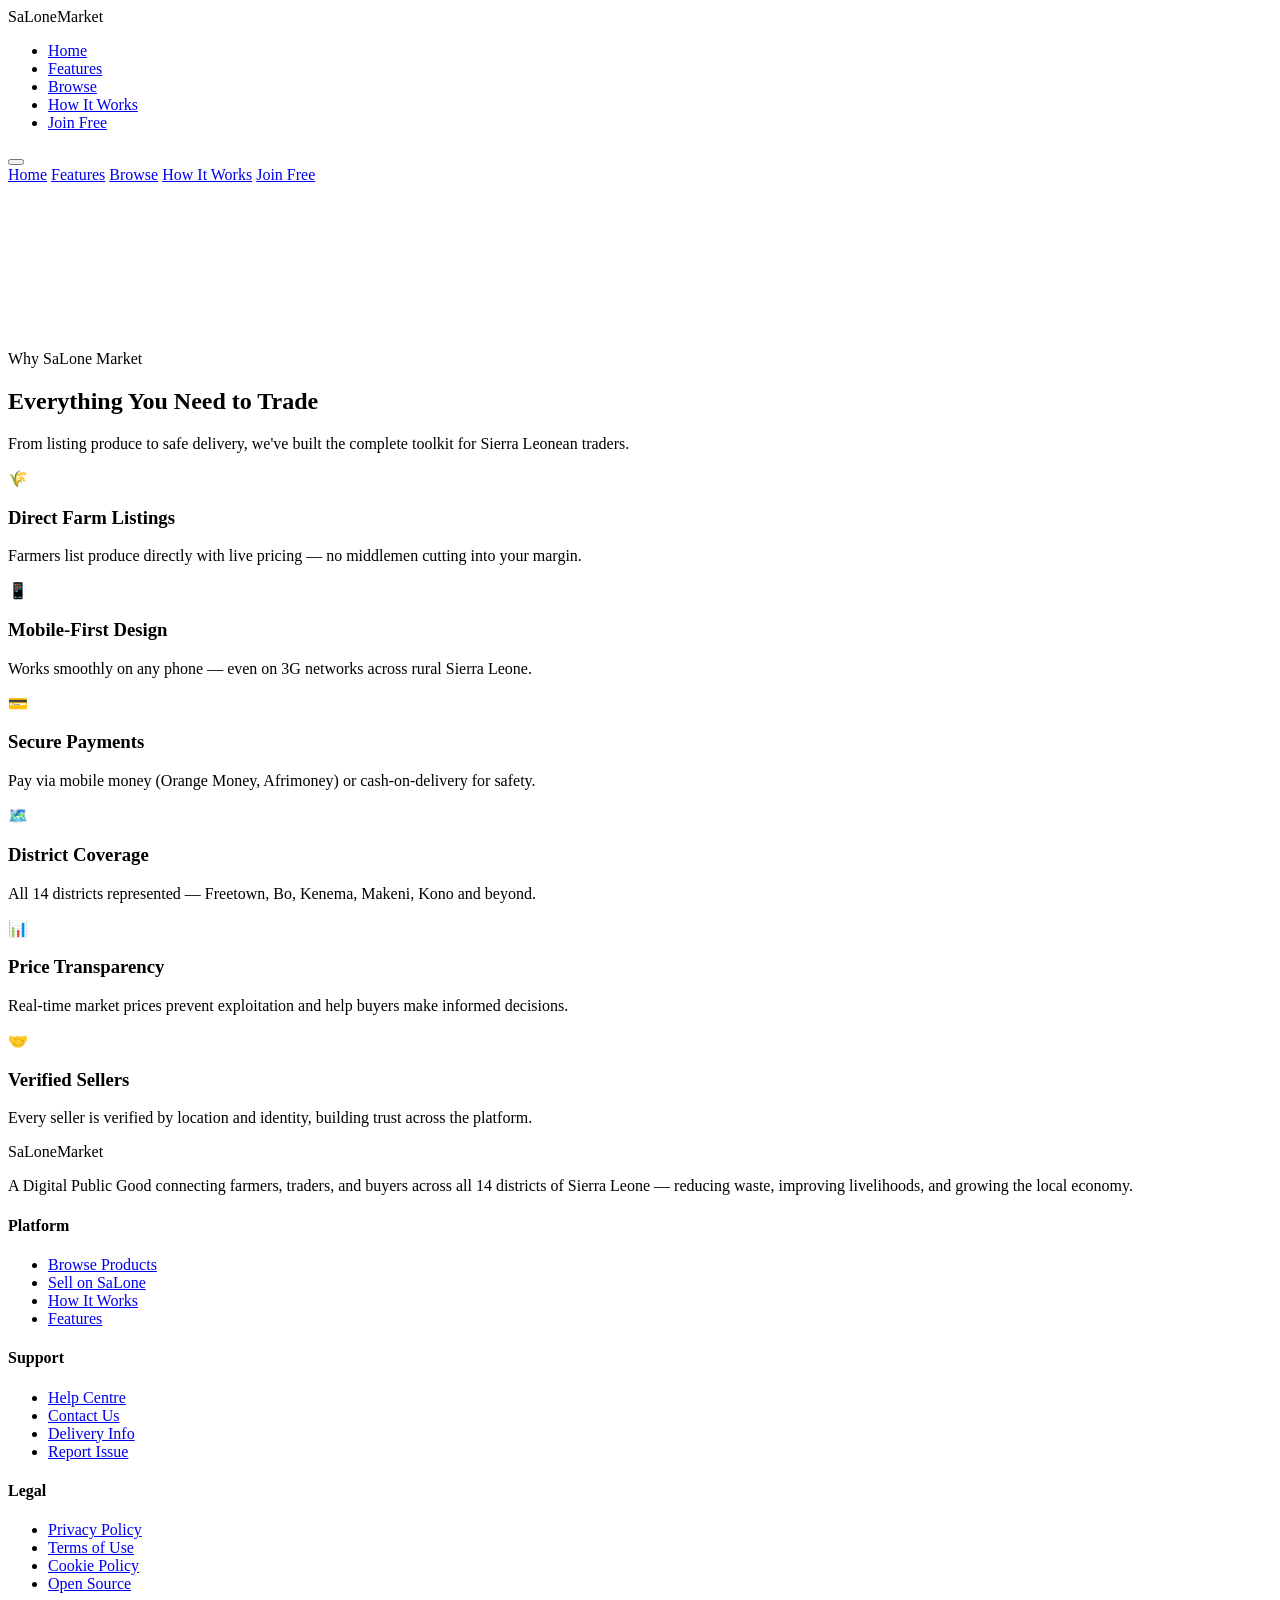
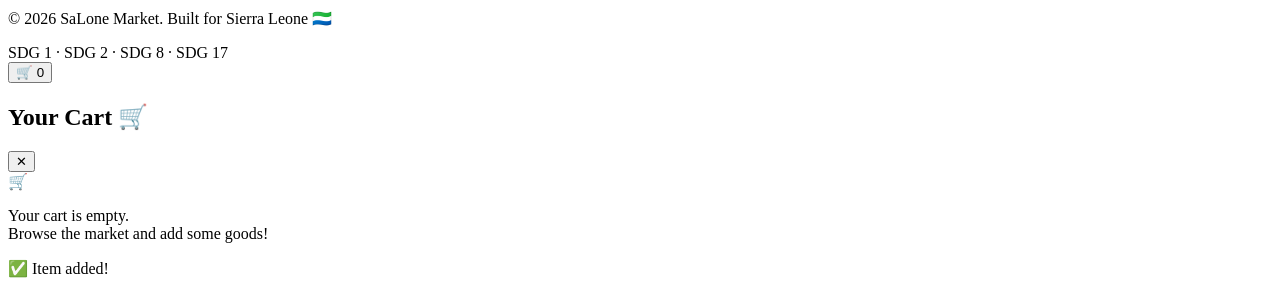
==== features.html @ e3537bf2 "html files and java" ====
<!DOCTYPE html>
<html lang="en">
<head>
  <meta charset="UTF-8" />
  <meta name="viewport" content="width=device-width, initial-scale=1.0"/>
  <title>SaLone Market — Features</title>
  <link href="https://fonts.googleapis.com/css2?family=Playfair+Display:wght@700;900&family=DM+Sans:wght@300;400;500;600&display=swap" rel="stylesheet"/>
  <link rel="stylesheet" href="css/style.css" />
</head>
<body>

  <!-- ===== NAVBAR ===== -->
  <nav>
    <div class="nav-logo">SaLone<span>Market</span></div>
    <ul class="nav-links">
      <li><a href="index.html">Home</a></li>
      <li><a href="features.html" class="active">Features</a></li>
      <li><a href="browse.html">Browse</a></li>
      <li><a href="how-it-works.html">How It Works</a></li>
      <li><a href="register.html" class="nav-cta">Join Free</a></li>
    </ul>
    <button class="hamburger" id="hamburger" aria-label="Open menu">
      <span></span><span></span><span></span>
    </button>
  </nav>
  <div class="mobile-menu" id="mobileMenu">
    <a href="index.html" onclick="closeMobile()">Home</a>
    <a href="features.html" onclick="closeMobile()">Features</a>
    <a href="browse.html" onclick="closeMobile()">Browse</a>
    <a href="how-it-works.html" onclick="closeMobile()">How It Works</a>
    <a href="register.html" onclick="closeMobile()">Join Free</a>
  </div>

  <!-- ===== FEATURES ===== -->
  <section id="features" style="padding-top: 150px;">
    <div class="reveal">
      <p class="section-label">Why SaLone Market</p>
      <h2 class="section-title">Everything You Need to Trade</h2>
      <p class="section-sub">From listing produce to safe delivery, we've built the complete toolkit for Sierra Leonean traders.</p>
    </div>
    <div class="features-grid">
      <div class="feature-card reveal">
        <div class="feature-icon">🌾</div>
        <h3>Direct Farm Listings</h3>
        <p>Farmers list produce directly with live pricing — no middlemen cutting into your margin.</p>
      </div>
      <div class="feature-card reveal">
        <div class="feature-icon">📱</div>
        <h3>Mobile-First Design</h3>
        <p>Works smoothly on any phone — even on 3G networks across rural Sierra Leone.</p>
      </div>
      <div class="feature-card reveal">
        <div class="feature-icon">💳</div>
        <h3>Secure Payments</h3>
        <p>Pay via mobile money (Orange Money, Afrimoney) or cash-on-delivery for safety.</p>
      </div>
      <div class="feature-card reveal">
        <div class="feature-icon">🗺️</div>
        <h3>District Coverage</h3>
        <p>All 14 districts represented — Freetown, Bo, Kenema, Makeni, Kono and beyond.</p>
      </div>
      <div class="feature-card reveal">
        <div class="feature-icon">📊</div>
        <h3>Price Transparency</h3>
        <p>Real-time market prices prevent exploitation and help buyers make informed decisions.</p>
      </div>
      <div class="feature-card reveal">
        <div class="feature-icon">🤝</div>
        <h3>Verified Sellers</h3>
        <p>Every seller is verified by location and identity, building trust across the platform.</p>
      </div>
    </div>
  </section>

  <!-- ===== FOOTER ===== -->
  <footer>
    <div class="footer-grid">
      <div class="footer-brand">
        <div class="nav-logo">SaLone<span>Market</span></div>
        <p>A Digital Public Good connecting farmers, traders, and buyers across all 14 districts of Sierra Leone — reducing waste, improving livelihoods, and growing the local economy.</p>
      </div>
      <div class="footer-col">
        <h4>Platform</h4>
        <ul>
          <li><a href="browse.html">Browse Products</a></li>
          <li><a href="register.html">Sell on SaLone</a></li>
          <li><a href="how-it-works.html">How It Works</a></li>
          <li><a href="features.html">Features</a></li>
        </ul>
      </div>
      <div class="footer-col">
        <h4>Support</h4>
        <ul>
          <li><a href="#">Help Centre</a></li>
          <li><a href="#">Contact Us</a></li>
          <li><a href="#">Delivery Info</a></li>
          <li><a href="#">Report Issue</a></li>
        </ul>
      </div>
      <div class="footer-col">
        <h4>Legal</h4>
        <ul>
          <li><a href="#">Privacy Policy</a></li>
          <li><a href="#">Terms of Use</a></li>
          <li><a href="#">Cookie Policy</a></li>
          <li><a href="#">Open Source</a></li>
        </ul>
      </div>
    </div>
    <div class="footer-bottom">
      <p>© 2026 SaLone Market. Built for Sierra Leone 🇸🇱</p>
      <span class="sdg-badge">SDG 1 · SDG 2 · SDG 8 · SDG 17</span>
    </div>
  </footer>

  <!-- ===== CART FLOAT BUTTON ===== -->
  <button class="cart-float" onclick="toggleCart()" aria-label="Open cart">
    🛒
    <span class="cart-count" id="cartCount">0</span>
  </button>

  <!-- ===== CART SIDEBAR ===== -->
  <div class="cart-overlay" id="cartOverlay" onclick="toggleCart()"></div>
  <div class="cart-sidebar" id="cartSidebar">
    <div class="cart-header">
      <h2>Your Cart 🛒</h2>
      <button class="cart-close" onclick="toggleCart()">✕</button>
    </div>
    <div class="cart-items" id="cartItems">
      <div class="cart-empty">
        <div class="cart-empty-icon">🛒</div>
        <p>Your cart is empty.<br>Browse the market and add some goods!</p>
      </div>
    </div>
    <div class="cart-footer" id="cartFooter" style="display:none">
      <div class="cart-total">
        <span>Total</span>
        <span class="cart-total-price" id="cartTotal">NLe 0.00</span>
      </div>
      <button class="checkout-btn" onclick="checkout()">Proceed to Checkout →</button>
    </div>
  </div>

  <!-- ===== TOAST ===== -->
  <div class="toast" id="toast">
    <span class="toast-icon">✅</span>
    <span id="toastMsg">Item added!</span>
  </div>

  <script src="js/script.js"></script>
</body>
</html>
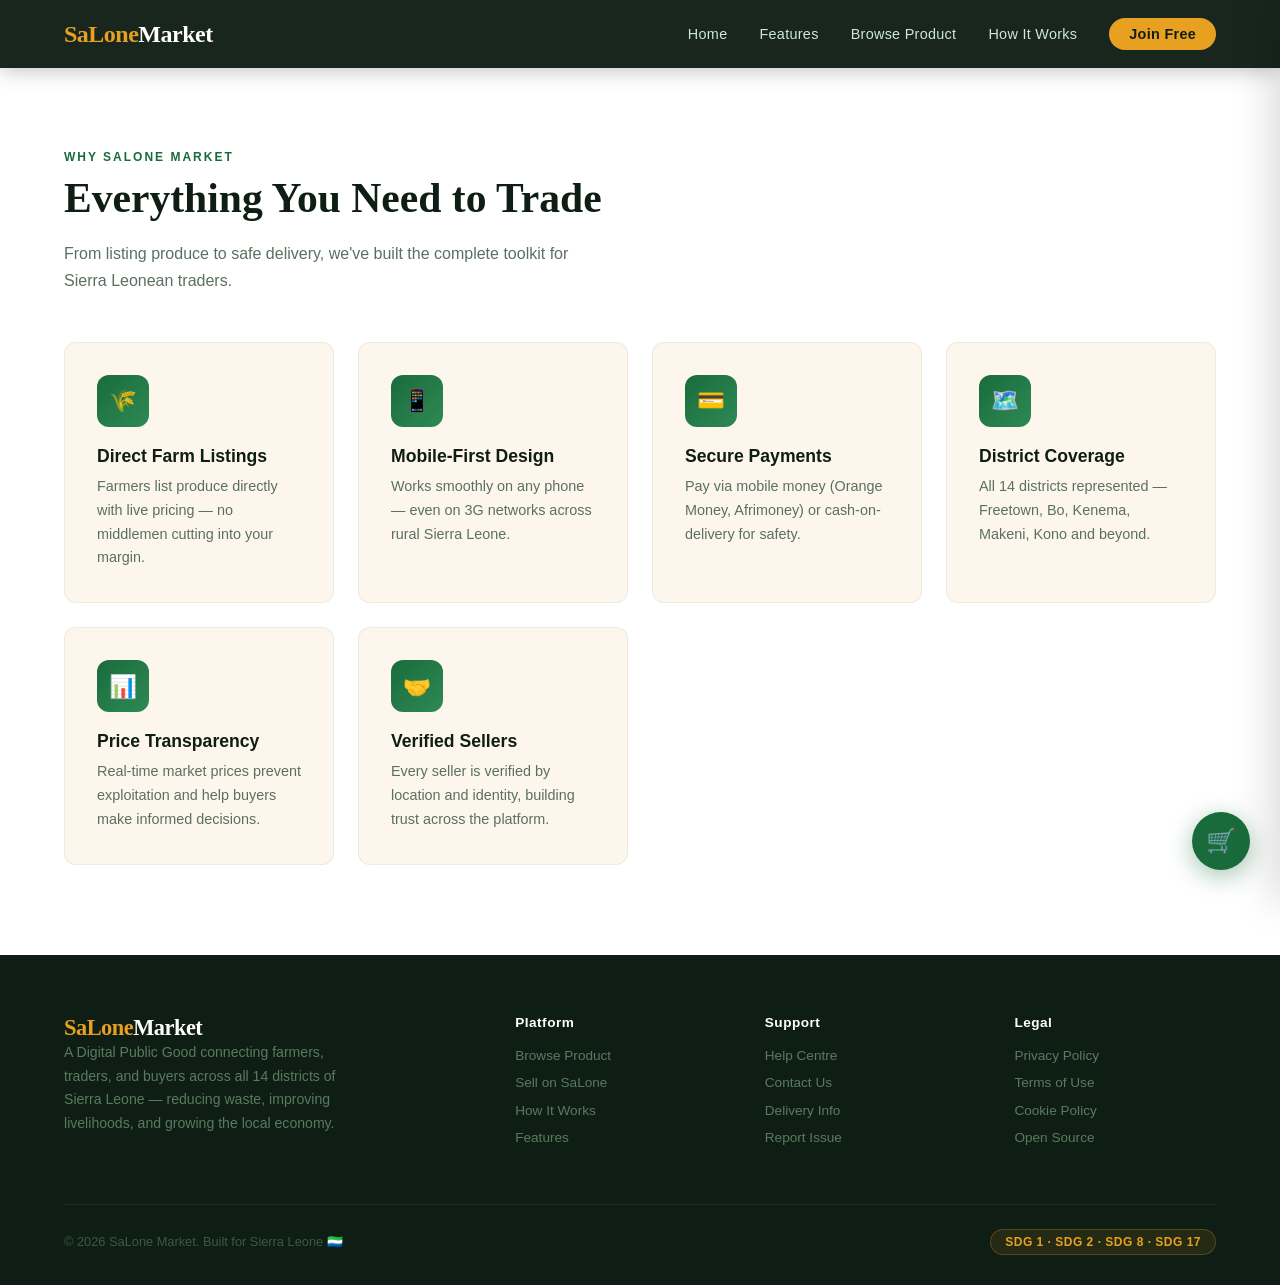
==== commit 90c65eff: "Updated HTML file" ====
--- a/features.html
+++ b/features.html
@@ -11,11 +11,11 @@
 
   <!-- ===== NAVBAR ===== -->
   <nav>
-    <div class="nav-logo">SaLone<span>Market</span></div>
+    <a href="index.html" class="nav-logo">SaLone<span>Market</span></a>
     <ul class="nav-links">
       <li><a href="index.html">Home</a></li>
       <li><a href="features.html" class="active">Features</a></li>
-      <li><a href="browse.html">Browse</a></li>
+      <li><a href="browse.html">Browse Product</a></li>
       <li><a href="how-it-works.html">How It Works</a></li>
       <li><a href="register.html" class="nav-cta">Join Free</a></li>
     </ul>
@@ -26,7 +26,7 @@
   <div class="mobile-menu" id="mobileMenu">
     <a href="index.html" onclick="closeMobile()">Home</a>
     <a href="features.html" onclick="closeMobile()">Features</a>
-    <a href="browse.html" onclick="closeMobile()">Browse</a>
+    <a href="browse.html" onclick="closeMobile()">Browse Product</a>
     <a href="how-it-works.html" onclick="closeMobile()">How It Works</a>
     <a href="register.html" onclick="closeMobile()">Join Free</a>
   </div>
@@ -76,13 +76,13 @@
   <footer>
     <div class="footer-grid">
       <div class="footer-brand">
-        <div class="nav-logo">SaLone<span>Market</span></div>
+        <a href="index.html" class="nav-logo">SaLone<span>Market</span></a>
         <p>A Digital Public Good connecting farmers, traders, and buyers across all 14 districts of Sierra Leone — reducing waste, improving livelihoods, and growing the local economy.</p>
       </div>
       <div class="footer-col">
         <h4>Platform</h4>
         <ul>
-          <li><a href="browse.html">Browse Products</a></li>
+          <li><a href="browse.html">Browse Product</a></li>
           <li><a href="register.html">Sell on SaLone</a></li>
           <li><a href="how-it-works.html">How It Works</a></li>
           <li><a href="features.html">Features</a></li>
--- a/css/style.css
+++ b/css/style.css
@@ -0,0 +1,930 @@
+/* ===================== CSS VARIABLES ===================== */
+:root {
+  --green:   #1a6b3c;
+  --gold:    #e8a020;
+  --cream:   #fdf6ec;
+  --dark:    #0f1e14;
+  --text:    #2c3e30;
+  --light:   #f5efe3;
+  --white:   #ffffff;
+  --shadow:  0 8px 32px rgba(15,30,20,0.12);
+  --radius:  12px;
+  --font-display: 'Playfair Display', serif;
+  --font-body:    'DM Sans', sans-serif;
+}
+
+/* ===================== RESET & BASE ===================== */
+*, *::before, *::after { margin:0; padding:0; box-sizing:border-box; }
+html { scroll-behavior: smooth; }
+body {
+  font-family: var(--font-body);
+  background: var(--cream);
+  color: var(--text);
+  overflow-x: hidden;
+}
+img { max-width:100%; display:block; }
+a  { text-decoration:none; color:inherit; }
+ul { list-style:none; }
+
+/* ===================== NAVBAR ===================== */
+nav {
+  position: fixed; top:0; left:0; width:100%; z-index:1000;
+  background: rgba(15,30,20,0.96);
+  backdrop-filter: blur(10px);
+  display: flex; align-items:center; justify-content:space-between;
+  padding: 0 5%;
+  height: 68px;
+  box-shadow: 0 2px 20px rgba(0,0,0,0.25);
+}
+.nav-logo {
+  font-family: var(--font-display);
+  font-size: 1.5rem; font-weight:900;
+  color: var(--gold);
+  letter-spacing: -0.5px;
+  text-decoration: none;
+}
+.nav-logo span { color: var(--white); }
+.nav-links {
+  display: flex; gap:2rem; align-items:center;
+}
+.nav-links a {
+  color: #cde8d8; font-size:0.9rem; font-weight:500;
+  transition: color 0.2s;
+  letter-spacing:0.3px;
+}
+.nav-links a:hover { color: var(--gold); }
+.nav-cta {
+  background: var(--gold); color: var(--dark) !important;
+  padding: 8px 20px; border-radius: 50px;
+  font-weight:600 !important;
+  transition: background 0.2s, transform 0.2s !important;
+}
+.nav-cta:hover { background:#f5b832; transform:translateY(-1px); }
+.hamburger {
+  display:none; flex-direction:column; gap:5px; cursor:pointer;
+  background:none; border:none; padding:4px;
+}
+.hamburger span {
+  display:block; width:24px; height:2px;
+  background:var(--white); border-radius:2px;
+  transition: all 0.3s;
+}
+.mobile-menu {
+  display:none; position:fixed; top:68px; left:0; width:100%;
+  background: rgba(15,30,20,0.98); padding:1.5rem 5%;
+  flex-direction:column; gap:1rem; z-index:999;
+}
+.mobile-menu.open { display:flex; }
+.mobile-menu a {
+  color:#cde8d8; font-size:1rem; font-weight:500;
+  padding: 0.5rem 0; border-bottom:1px solid rgba(255,255,255,0.08);
+}
+
+/* ===================== NEW LAYOUT STYLES ===================== */
+.bg-light { background: #f8fbf9; }
+.bg-white { background: var(--white); }
+.text-gold { color: var(--gold) !important; }
+.text-center { text-align: center; }
+.mt-3 { margin-top: 1.5rem; }
+
+/* ===================== HERO ===================== */
+#home {
+  min-height: 100vh;
+  background: linear-gradient(135deg, #0f1e14 0%, #1a6b3c 60%, #2d8a55 100%);
+  display:flex; align-items:center;
+  padding: 100px 5% 60px;
+  position:relative; overflow:hidden;
+}
+#home::before {
+  content:'';
+  position:absolute; inset:0;
+  background: url("data:image/svg+xml,%3Csvg width='60' height='60' viewBox='0 0 60 60' xmlns='http://www.w3.org/2000/svg'%3E%3Cg fill='none' fill-rule='evenodd'%3E%3Cg fill='%23ffffff' fill-opacity='0.03'%3E%3Cpath d='M36 34v-4h-2v4h-4v2h4v4h2v-4h4v-2h-4zm0-30V0h-2v4h-4v2h4v4h2V6h4V4h-4zM6 34v-4H4v4H0v2h4v4h2v-4h4v-2H6zM6 4V0H4v4H0v2h4v4h2V6h4V4H6z'/%3E%3C/g%3E%3C/g%3E%3C/svg%3E");
+}
+.hero-content { max-width:650px; position:relative; z-index:1; }
+.hero-badge {
+  display:inline-block;
+  background: rgba(232,160,32,0.15);
+  border: 1px solid rgba(232,160,32,0.4);
+  color: var(--gold);
+  font-size:0.78rem; font-weight:600; letter-spacing:1.5px;
+  text-transform:uppercase; padding:6px 16px; border-radius:50px;
+  margin-bottom:1.5rem;
+  animation: fadeUp 0.6s ease both;
+}
+.hero-title {
+  font-family: var(--font-display);
+  font-size: clamp(2.4rem, 5vw, 3.8rem);
+  font-weight:900; line-height:1.1;
+  color: var(--white); margin-bottom:1.2rem;
+  animation: fadeUp 0.7s 0.1s ease both;
+}
+.hero-title em { color: var(--gold); font-style:normal; }
+.hero-desc {
+  font-size:1.05rem; color:#b8d9c6; line-height:1.75;
+  margin-bottom:2.2rem;
+  animation: fadeUp 0.7s 0.2s ease both;
+}
+.hero-buttons {
+  display:flex; gap:1rem; flex-wrap:wrap;
+  animation: fadeUp 0.7s 0.3s ease both;
+}
+.btn-primary {
+  background: var(--gold); color: var(--dark);
+  padding:14px 32px; border-radius:50px;
+  font-weight:700; font-size:0.95rem;
+  transition: all 0.25s; display:inline-block;
+  box-shadow: 0 4px 20px rgba(232,160,32,0.4);
+}
+.btn-primary:hover { background:#f5b832; transform:translateY(-2px); box-shadow:0 8px 28px rgba(232,160,32,0.5); }
+.btn-outline {
+  border:2px solid rgba(255,255,255,0.4); color:var(--white);
+  padding:12px 28px; border-radius:50px;
+  font-weight:600; font-size:0.95rem;
+  transition: all 0.25s; display:inline-block;
+}
+.btn-outline:hover { border-color:var(--white); background:rgba(255,255,255,0.08); }
+
+/* ===================== SECTION SHARED ===================== */
+.reveal {
+  opacity: 0;
+  transform: translateY(30px);
+  transition: all 0.8s cubic-bezier(0.2, 0.8, 0.2, 1);
+}
+.reveal.visible {
+  opacity: 1;
+  transform: translateY(0);
+}
+
+/* --- Floating Background Animations --- */
+@keyframes floatShapes {
+  0% { transform: translateY(0px) rotate(0deg) scale(1); }
+  50% { transform: translateY(-25px) rotate(15deg) scale(1.05); }
+  100% { transform: translateY(0px) rotate(0deg) scale(1); }
+}
+@keyframes pulseShapes {
+  0% { transform: scale(1); opacity: 0.05; }
+  50% { transform: scale(1.2); opacity: 0.1; }
+  100% { transform: scale(1); opacity: 0.05; }
+}
+
+.shape {
+  position: absolute;
+  z-index: 0;
+  border-radius: 50%;
+  pointer-events: none;
+}
+.shape-1 {
+  width: 200px; height: 200px;
+  background: var(--gold); opacity: 0.1;
+  top: 10%; right: 5%;
+  animation: floatShapes 8s ease-in-out infinite;
+}
+.shape-2 {
+  width: 120px; height: 120px;
+  background: var(--green); opacity: 0.08;
+  bottom: 15%; left: 8%;
+  animation: floatShapes 10s ease-in-out infinite reverse;
+}
+.shape-3 {
+  width: 300px; height: 300px;
+  background: rgba(15, 30, 20, 0.05);
+  top: 40%; left: -5%;
+  animation: pulseShapes 12s ease-in-out infinite;
+}
+.shape-4 {
+  width: 150px; height: 150px;
+  background: var(--gold); opacity: 0.08;
+  top: 20%; left: 10%;
+  animation: floatShapes 9s ease-in-out infinite;
+}
+.shape-5 {
+  width: 250px; height: 250px;
+  background: var(--green); opacity: 0.05;
+  bottom: 10%; right: -5%;
+  animation: pulseShapes 14s ease-in-out infinite reverse;
+}
+
+section { padding: 90px 5%; position: relative; }
+.section-label {
+  font-size: 0.75rem; font-weight: 700; letter-spacing: 2px;
+  text-transform: uppercase; color: var(--green);
+  margin-bottom: 0.6rem;
+}
+.section-title {
+  font-family: var(--font-display); font-size: clamp(1.8rem, 3.5vw, 2.6rem);
+  font-weight: 900; color: var(--dark); line-height: 1.2; margin-bottom: 1rem;
+}
+.section-sub {
+  font-size: 1rem; color: #5a7060; line-height: 1.7;
+  max-width: 540px; margin-bottom: 3rem;
+}
+
+/* ===================== ABOUT US ===================== */
+.about-grid {
+  display: grid;
+  grid-template-columns: 1fr 1fr;
+  gap: 4rem;
+  align-items: center;
+  max-width: 1200px; margin: 0 auto;
+}
+.about-image {
+  position: relative;
+  border-radius: 20px;
+  overflow: hidden;
+  box-shadow: 0 15px 40px rgba(0,0,0,0.1);
+  transform: translateY(0);
+  transition: transform 0.5s ease;
+}
+.about-image:hover { transform: translateY(-10px); }
+.about-image img { width: 100%; height: auto; display: block; }
+.about-content p {
+  font-size: 1.1rem; color: #555; line-height: 1.8;
+  margin-bottom: 1.5rem;
+}
+
+/* ===================== WHY CHOOSE US ===================== */
+.why-choose-section {
+  padding: 100px 5%;
+  background: var(--dark);
+  color: var(--white);
+  border-top-left-radius: 80px;
+  border-bottom-right-radius: 80px;
+  margin: 20px 0;
+}
+.why-choose-container {
+  display: grid;
+  grid-template-columns: 1fr 1fr;
+  gap: 4rem; align-items: center;
+  max-width: 1200px; margin: 0 auto;
+}
+.why-content h2 { color: var(--white); }
+.check-list { list-style: none; padding: 0; margin-top: 2rem; }
+.check-list li {
+  display: flex; gap: 15px; margin-bottom: 1.5rem;
+  align-items: flex-start;
+}
+.check-icon {
+  background: rgba(255,255,255,0.1);
+  padding: 8px; border-radius: 50%;
+  font-size: 1.2rem;
+}
+.check-list strong { font-size: 1.15rem; display: block; margin-bottom: 5px; color: var(--gold); }
+.check-list p { color: #b8d9c6; font-size: 0.95rem; line-height: 1.5; }
+.why-image {
+  border-radius: 20px;
+  overflow: hidden;
+  border-bottom: 15px solid var(--gold);
+  box-shadow: 0 15px 40px rgba(0,0,0,0.3);
+}
+.why-image img { width: 100%; display: block; }
+
+/* ===================== KEY CATEGORIES ===================== */
+.key-features-grid {
+  display: grid;
+  grid-template-columns: repeat(auto-fit, minmax(250px, 1fr));
+  gap: 1.5rem; margin-top: 3rem;
+  max-width: 1200px; margin: 0 auto;
+}
+.kf-card {
+  height: 350px;
+  border-radius: 15px;
+  background-size: cover;
+  background-position: center;
+  position: relative;
+  overflow: hidden;
+  box-shadow: 0 10px 30px rgba(0,0,0,0.1);
+  transition: transform 0.3s;
+}
+.kf-card:hover { transform: translateY(-10px); }
+.kf-overlay {
+  position: absolute; inset: 0;
+  background: linear-gradient(to top, rgba(15,30,20,0.9), rgba(15,30,20,0.2));
+  display: flex; flex-direction: column;
+  justify-content: flex-end;
+  padding: 2rem;
+  color: var(--white);
+}
+.kf-overlay h3 { font-size: 1.4rem; font-weight: 800; margin-bottom: 0.5rem; }
+.kf-overlay p { font-size: 0.95rem; color: #ddd; margin-bottom: 1.5rem; opacity: 0; transition: opacity 0.3s, transform 0.3s; transform: translateY(10px); }
+.kf-card:hover .kf-overlay p { opacity: 1; transform: translateY(0); }
+.kf-link { color: var(--gold); font-weight: 700; text-decoration: none; font-size: 0.9rem; text-transform: uppercase; letter-spacing: 1px; }
+.kf-link:hover { color: #fff; }
+
+/* ===================== NEWS & UPDATES ===================== */
+.news-header { display: flex; justify-content: space-between; align-items: flex-end; max-width: 1200px; margin: 0 auto 2rem; }
+.view-all { font-weight: 700; color: var(--dark); text-decoration: none; border-bottom: 2px solid var(--gold); padding-bottom: 2px; transition: color 0.3s; }
+.view-all:hover { color: var(--gold); }
+.news-grid {
+  display: grid; grid-template-columns: 1fr 1fr; gap: 2rem;
+  max-width: 1200px; margin: 0 auto;
+}
+.news-card {
+  background: var(--white); border-radius: 15px; overflow: hidden;
+  box-shadow: 0 10px 30px rgba(0,0,0,0.05);
+  transition: transform 0.3s; display: flex; flex-direction: column;
+}
+.news-card:hover { transform: translateY(-5px); box-shadow: 0 15px 40px rgba(0,0,0,0.08); }
+.news-card img { width: 100%; height: 250px; object-fit: cover; }
+.news-card.large img { height: 350px; }
+.news-content { padding: 2rem; }
+.badge { display: inline-block; padding: 5px 12px; border-radius: 5px; font-size: 0.75rem; font-weight: 700; text-transform: uppercase; margin-bottom: 1rem; }
+.badge-gold { background: rgba(232,160,32,0.2); color: #b37300; }
+.badge-green { background: rgba(26,107,60,0.1); color: var(--green); }
+.badge-dark { background: rgba(15,30,20,0.1); color: var(--dark); }
+.news-content h3 { font-size: 1.4rem; font-weight: 800; color: var(--dark); margin-bottom: 0.8rem; }
+.news-content p { color: #555; line-height: 1.6; }
+.news-side { display: flex; flex-direction: column; gap: 2rem; }
+.news-side .news-card { flex-direction: row; align-items: center; }
+.news-side .news-card img { width: 40%; height: 100%; }
+
+/* ===================== TESTIMONIALS ===================== */
+.test-grid {
+  display: grid; grid-template-columns: repeat(auto-fit, minmax(300px, 1fr));
+  gap: 2rem; max-width: 1200px; margin: 3rem auto 0;
+}
+.test-card {
+  background: #fdfdfd; padding: 3rem 2rem; border-radius: 15px;
+  text-align: center; box-shadow: 0 10px 30px rgba(0,0,0,0.04);
+  border: 1px solid rgba(0,0,0,0.02);
+  transition: transform 0.3s;
+}
+.test-card:hover { transform: translateY(-5px); }
+.avatar { width: 80px; height: 80px; border-radius: 50%; object-fit: cover; margin-bottom: 1.5rem; border: 3px solid var(--gold); }
+.test-card p { font-style: italic; color: #666; margin-bottom: 1.5rem; line-height: 1.6; }
+.test-card h4 { font-weight: 800; color: var(--dark); margin-bottom: 0.2rem; }
+.test-card span { font-size: 0.85rem; color: #888; text-transform: uppercase; letter-spacing: 1px; }
+
+/* ===================== STATS HORIZONTAL ===================== */
+.stats-grid-horizontal {
+  display: flex; justify-content: space-around; flex-wrap: wrap; gap: 2rem;
+  max-width: 1000px; margin: 0 auto; text-align: center;
+  padding: 2rem 0 4rem; border-bottom: 1px solid rgba(0,0,0,0.1);
+}
+.stat-item h3 { font-size: 2.8rem; font-weight: 900; color: var(--dark); margin-bottom: 0.5rem; font-family: var(--font-display); }
+.stat-item p { font-weight: 600; color: #666; text-transform: uppercase; letter-spacing: 1px; font-size: 0.9rem; }
+
+/* ===================== NEWSLETTER HORIZONTAL ===================== */
+.newsletter-horizontal {
+  position: relative; padding: 100px 5%; overflow: hidden;
+  display: flex; align-items: center; justify-content: center;
+  margin-top: 2rem;
+}
+.nl-bg {
+  position: absolute; inset: 0; background: url('images/Rice AI.jfif') center/cover; z-index: 0;
+}
+.newsletter-horizontal::after {
+  content: ''; position: absolute; inset: 0; background: rgba(15,30,20,0.85); z-index: 1;
+}
+.newsletter-content-h {
+  position: relative; z-index: 2; width: 100%; max-width: 1200px;
+  display: flex; justify-content: space-between; align-items: center; gap: 2rem; flex-wrap: wrap;
+}
+.nl-text { flex: 1; min-width: 300px; color: var(--white); }
+.nl-text h2 { font-size: 2.2rem; font-family: var(--font-display); font-weight: 900; margin-bottom: 0.5rem; color: var(--gold); }
+.nl-text p { font-size: 1.05rem; opacity: 0.9; }
+.nl-form { flex: 1; min-width: 300px; display: flex; gap: 10px; }
+.nl-form input { flex: 1; padding: 16px 20px; border-radius: 5px; border: none; font-size: 1rem; }
+.nl-form button { border-radius: 5px; }
+
+/* ===================== FEATURES PAGE OVERRIDES ===================== */
+#features { background: var(--white); }
+.features-grid {
+  display:grid;
+  grid-template-columns: repeat(auto-fit, minmax(260px, 1fr));
+  gap:1.5rem; margin-top:1rem;
+}
+.feature-card {
+  background: var(--cream); border-radius:var(--radius);
+  padding:2rem; border:1px solid rgba(26,107,60,0.08);
+  transition: all 0.3s; position:relative; overflow:hidden;
+}
+.feature-card::before {
+  content:'';
+  position:absolute; top:0; left:0; width:4px; height:100%;
+  background: var(--green); border-radius:4px 0 0 4px;
+  transform:scaleY(0); transform-origin:bottom;
+  transition: transform 0.3s;
+}
+.feature-card:hover { transform:translateY(-4px); box-shadow:var(--shadow); }
+.feature-card:hover::before { transform:scaleY(1); }
+.feature-icon {
+  width:52px; height:52px; border-radius:12px;
+  background: linear-gradient(135deg,var(--green),#2d8a55);
+  display:flex; align-items:center; justify-content:center;
+  margin-bottom:1.2rem; font-size:1.4rem;
+}
+.feature-card h3 { font-size:1.1rem; font-weight:700; color:var(--dark); margin-bottom:0.5rem; }
+.feature-card p { font-size:0.9rem; color:#5a7060; line-height:1.65; }
+
+/* ===================== PRODUCTS ===================== */
+#products { background: var(--light); }
+.products-header { display:flex; justify-content:space-between; align-items:flex-end; flex-wrap:wrap; gap:1rem; margin-bottom:2rem; }
+.filter-tabs { display:flex; gap:0.5rem; flex-wrap:wrap; }
+.tab-btn {
+  padding:7px 18px; border-radius:50px;
+  border:1.5px solid #c5d9cc; background:transparent;
+  font-size:0.85rem; font-weight:600; color:#5a7060;
+  cursor:pointer; transition:all 0.2s; font-family:var(--font-body);
+}
+.tab-btn.active, .tab-btn:hover {
+  background:var(--green); border-color:var(--green); color:var(--white);
+}
+.products-grid {
+  display:grid;
+  grid-template-columns: repeat(auto-fill, minmax(220px, 1fr));
+  gap:1.4rem;
+}
+.product-card {
+  background:var(--white); border-radius:var(--radius);
+  overflow:hidden; box-shadow:0 2px 12px rgba(15,30,20,0.07);
+  transition:all 0.3s; cursor:pointer;
+}
+.product-card:hover { transform:translateY(-5px); box-shadow:var(--shadow); }
+.product-img {
+  height:170px; display:flex; align-items:center; justify-content:center;
+  font-size:4rem;
+  background: linear-gradient(135deg, #e8f5ee, #d1ead9);
+  position:relative;
+}
+.product-badge {
+  position:absolute; top:10px; right:10px;
+  background:var(--gold); color:var(--dark);
+  font-size:0.7rem; font-weight:700; padding:3px 10px; border-radius:50px;
+}
+.product-info { padding:1rem 1.1rem 1.3rem; }
+.product-name { font-weight:700; font-size:0.95rem; color:var(--dark); margin-bottom:3px; }
+.product-location { font-size:0.78rem; color:#7a9080; margin-bottom:0.7rem; }
+.product-footer { display:flex; justify-content:space-between; align-items:center; }
+.product-price { font-weight:700; color:var(--green); font-size:1rem; }
+.add-cart {
+  background:var(--green); color:var(--white);
+  border:none; border-radius:8px;
+  padding:6px 14px; font-size:0.8rem; font-weight:600;
+  cursor:pointer; transition:background 0.2s;
+  font-family:var(--font-body);
+}
+.add-cart:hover { background:#145530; }
+
+/* ===================== HOW IT WORKS ===================== */
+#how { background:var(--dark); }
+#how .section-title { color:var(--white); }
+#how .section-label { color:var(--gold); }
+#how .section-sub { color:#8dbda3; }
+.steps-grid {
+  display:grid;
+  grid-template-columns: repeat(auto-fit, minmax(220px,1fr));
+  gap:2rem; position:relative;
+}
+.step {
+  text-align:center; padding:2rem 1.5rem;
+  background:rgba(255,255,255,0.04);
+  border:1px solid rgba(255,255,255,0.07);
+  border-radius:var(--radius); transition:all 0.3s;
+}
+.step:hover { background:rgba(255,255,255,0.08); transform:translateY(-4px); }
+.step-num {
+  font-family:var(--font-display); font-size:3.5rem; font-weight:900;
+  color:rgba(232,160,32,0.15); line-height:1; margin-bottom:0.5rem;
+}
+.step-icon { font-size:2.2rem; margin-bottom:0.8rem; }
+.step h3 { color:var(--white); font-size:1.05rem; font-weight:700; margin-bottom:0.5rem; }
+.step p { color:#7aab8a; font-size:0.88rem; line-height:1.65; }
+
+/* ===================== CART SIDEBAR ===================== */
+.cart-overlay {
+  position:fixed; inset:0; background:rgba(0,0,0,0.5);
+  z-index:2000; opacity:0; pointer-events:none; transition:opacity 0.3s;
+}
+.cart-overlay.open { opacity:1; pointer-events:all; }
+.cart-sidebar {
+  position:fixed; top:0; right:0; width:min(380px,100vw);
+  height:100vh; background:var(--white);
+  z-index:2001; transform:translateX(100%);
+  transition:transform 0.35s cubic-bezier(.4,0,.2,1);
+  display:flex; flex-direction:column; overflow:hidden;
+  box-shadow: -8px 0 40px rgba(0,0,0,0.15);
+}
+.cart-sidebar.open { transform:translateX(0); }
+.cart-header {
+  padding:1.5rem 1.5rem 1rem;
+  border-bottom:1px solid #e8f0ea;
+  display:flex; justify-content:space-between; align-items:center;
+}
+.cart-header h2 { font-family:var(--font-display); font-size:1.4rem; color:var(--dark); }
+.cart-close {
+  background:none; border:none; font-size:1.5rem; cursor:pointer;
+  color:#5a7060; line-height:1; padding:4px;
+}
+.cart-items { flex:1; overflow-y:auto; padding:1rem 1.5rem; }
+.cart-empty { text-align:center; padding:3rem 1rem; color:#8aaa90; }
+.cart-empty-icon { font-size:3rem; margin-bottom:1rem; }
+.cart-item {
+  display:flex; gap:1rem; padding:1rem 0;
+  border-bottom:1px solid #f0f5f2; align-items:center;
+}
+.cart-item-icon { font-size:2.2rem; width:48px; text-align:center; flex-shrink:0; }
+.cart-item-info { flex:1; }
+.cart-item-name { font-weight:600; font-size:0.9rem; color:var(--dark); }
+.cart-item-price { font-size:0.85rem; color:var(--green); font-weight:700; margin-top:2px; }
+.cart-item-qty { display:flex; align-items:center; gap:8px; margin-top:6px; }
+.qty-btn {
+  width:26px; height:26px; border-radius:6px;
+  border:1.5px solid #c5d9cc; background:none;
+  font-size:1rem; cursor:pointer; display:flex;
+  align-items:center; justify-content:center; font-weight:700;
+  color:var(--green); transition:all 0.15s; font-family:var(--font-body);
+}
+.qty-btn:hover { background:var(--green); color:var(--white); border-color:var(--green); }
+.qty-num { font-weight:700; font-size:0.9rem; min-width:20px; text-align:center; }
+.remove-item { background:none; border:none; cursor:pointer; color:#c0a0a0; font-size:1.1rem; margin-left:auto; }
+.remove-item:hover { color:#e05050; }
+.cart-footer {
+  padding:1.2rem 1.5rem 1.5rem;
+  border-top:1px solid #e8f0ea;
+}
+.cart-total { display:flex; justify-content:space-between; align-items:center; margin-bottom:1rem; }
+.cart-total span:first-child { font-weight:600; color:#5a7060; }
+.cart-total-price { font-family:var(--font-display); font-size:1.4rem; font-weight:900; color:var(--green); }
+.checkout-btn {
+  width:100%; background:var(--green); color:var(--white);
+  border:none; border-radius:var(--radius); padding:15px;
+  font-size:1rem; font-weight:700; cursor:pointer;
+  transition:background 0.2s; font-family:var(--font-body);
+}
+.checkout-btn:hover { background:#145530; }
+.cart-float {
+  position:fixed; bottom:30px; right:30px;
+  background:var(--green); color:var(--white);
+  width:58px; height:58px; border-radius:50%;
+  display:flex; align-items:center; justify-content:center;
+  font-size:1.5rem; cursor:pointer; box-shadow:0 6px 24px rgba(26,107,60,0.4);
+  z-index:999; border:none; transition:all 0.25s;
+  font-family:var(--font-body);
+}
+.cart-float:hover { background:#145530; transform:scale(1.08); }
+.cart-count {
+  position:absolute; top:-4px; right:-4px;
+  background:var(--gold); color:var(--dark);
+  width:22px; height:22px; border-radius:50%;
+  font-size:0.72rem; font-weight:800;
+  display:flex; align-items:center; justify-content:center;
+  display:none;
+}
+.cart-count.visible { display:flex; }
+
+/* ===================== REGISTER FORM ===================== */
+#register { background: var(--white); }
+.form-layout { display:grid; grid-template-columns:1fr 1fr; gap:4rem; align-items:start; }
+.form-info .section-sub { margin-bottom:1.5rem; }
+.form-benefit { display:flex; gap:0.8rem; align-items:flex-start; margin-bottom:1rem; }
+.benefit-icon { font-size:1.2rem; margin-top:2px; flex-shrink:0; }
+.benefit-text h4 { font-weight:700; font-size:0.9rem; color:var(--dark); }
+.benefit-text p  { font-size:0.82rem; color:#5a7060; margin-top:1px; }
+.market-form { background:var(--cream); padding:2.5rem; border-radius:16px; border:1px solid #ddeae0; }
+.form-row { display:grid; grid-template-columns:1fr 1fr; gap:1rem; }
+.form-group { margin-bottom:1.2rem; }
+.form-group label { display:block; font-size:0.82rem; font-weight:700; color:var(--dark); margin-bottom:6px; letter-spacing:0.3px; }
+.form-group input,
+.form-group select,
+.form-group textarea {
+  width:100%; padding:11px 14px;
+  border:1.5px solid #c8dece; border-radius:8px;
+  font-size:0.9rem; font-family:var(--font-body);
+  background:var(--white); color:var(--text);
+  transition: border-color 0.2s, box-shadow 0.2s;
+  outline:none;
+}
+.form-group input:focus,
+.form-group select:focus,
+.form-group textarea:focus {
+  border-color:var(--green);
+  box-shadow:0 0 0 3px rgba(26,107,60,0.1);
+}
+.form-group textarea { resize:vertical; min-height:90px; }
+.form-submit {
+  width:100%; background:var(--green); color:var(--white);
+  border:none; border-radius:var(--radius); padding:15px;
+  font-size:1rem; font-weight:700; cursor:pointer;
+  transition:all 0.25s; font-family:var(--font-body);
+  margin-top:0.5rem;
+}
+.form-submit:hover { background:#145530; transform:translateY(-1px); }
+.form-success {
+  display:none; text-align:center; padding:2rem 1rem;
+}
+.form-success .success-icon { font-size:3.5rem; margin-bottom:1rem; }
+.form-success h3 { font-family:var(--font-display); font-size:1.6rem; color:var(--green); margin-bottom:0.5rem; }
+.form-success p { color:#5a7060; font-size:0.92rem; }
+
+/* ===================== TOAST ===================== */
+.toast {
+  position:fixed; bottom:100px; right:30px; z-index:3000;
+  background:var(--dark); color:var(--white);
+  padding:12px 20px; border-radius:10px;
+  font-size:0.88rem; font-weight:500;
+  box-shadow:0 6px 24px rgba(0,0,0,0.25);
+  transform:translateY(20px); opacity:0;
+  transition:all 0.3s; pointer-events:none;
+  display:flex; align-items:center; gap:8px;
+}
+.toast.show { transform:translateY(0); opacity:1; }
+.toast-icon { font-size:1.1rem; }
+
+/* ===================== SIMULATED SMS ===================== */
+.simulated-sms {
+  position: fixed;
+  top: 20px;
+  left: 50%;
+  transform: translateX(-50%) translateY(-100px);
+  width: 90%;
+  max-width: 350px;
+  background: rgba(255, 255, 255, 0.95);
+  backdrop-filter: blur(10px);
+  border-radius: 20px;
+  box-shadow: 0 10px 40px rgba(0, 0, 0, 0.15);
+  z-index: 9999;
+  padding: 14px 18px;
+  opacity: 0;
+  transition: transform 0.5s cubic-bezier(0.2, 0.8, 0.2, 1), opacity 0.5s;
+  pointer-events: none;
+}
+.simulated-sms.show {
+  transform: translateX(-50%) translateY(0);
+  opacity: 1;
+}
+.sms-header {
+  display: flex;
+  justify-content: space-between;
+  font-size: 0.75rem;
+  color: #7a9080;
+  margin-bottom: 6px;
+  text-transform: uppercase;
+  letter-spacing: 0.5px;
+  font-weight: 600;
+}
+.sms-body strong {
+  display: block;
+  font-size: 0.95rem;
+  color: var(--dark);
+  margin-bottom: 2px;
+}
+.sms-body p {
+  font-size: 0.9rem;
+  color: #2c3e30;
+  line-height: 1.4;
+}
+
+/* ===================== FOOTER ===================== */
+footer {
+  background:var(--dark); color:#8dbda3;
+  padding:60px 5% 30px;
+}
+.footer-grid {
+  display:grid; grid-template-columns:2fr 1fr 1fr 1fr;
+  gap:3rem; margin-bottom:3rem;
+}
+.footer-brand .nav-logo { font-size:1.4rem; margin-bottom:1rem; }
+.footer-brand p { font-size:0.88rem; line-height:1.7; color:#5a7a60; max-width:280px; }
+.footer-col h4 { color:var(--white); font-size:0.85rem; font-weight:700; margin-bottom:1rem; letter-spacing:0.5px; }
+.footer-col ul li { margin-bottom:0.6rem; }
+.footer-col ul li a { font-size:0.85rem; color:#5a7a60; transition:color 0.2s; }
+.footer-col ul li a:hover { color:var(--gold); }
+.footer-bottom {
+  border-top:1px solid rgba(255,255,255,0.06);
+  padding-top:1.5rem; display:flex;
+  justify-content:space-between; align-items:center; flex-wrap:wrap; gap:1rem;
+}
+.footer-bottom p { font-size:0.8rem; color:#3a5a40; }
+.sdg-badge {
+  background:rgba(232,160,32,0.1); border:1px solid rgba(232,160,32,0.25);
+  color:var(--gold); font-size:0.75rem; font-weight:600;
+  padding:5px 14px; border-radius:50px; letter-spacing:0.5px;
+}
+
+/* ===================== HERO IMAGES ANIMATION ===================== */
+.hero-images {
+  position: absolute;
+  top: 0; left: 0; right: 0; bottom: 0;
+  overflow: hidden;
+  z-index: 0;
+  pointer-events: none;
+}
+.hero-images::after {
+  content: '';
+  position: absolute;
+  inset: 0;
+  background: rgba(15, 30, 20, 0.75); /* Dark overlay for readability */
+  z-index: 1;
+}
+.float-img {
+  position: absolute;
+  top: 0; left: 0;
+  width: 100%; height: 100%;
+  object-fit: cover;
+  opacity: 0;
+  animation: slideshow 36s infinite linear;
+}
+.img-1 { animation-delay: 0s; }
+.img-2 { animation-delay: 6s; }
+.img-3 { animation-delay: 12s; }
+.img-4 { animation-delay: 18s; }
+.img-5 { animation-delay: 24s; }
+.img-6 { animation-delay: 30s; }
+
+/* ===================== SEARCH BAR ===================== */
+.products-controls {
+  display: flex;
+  flex-direction: column;
+  gap: 1.5rem;
+  align-items: flex-start;
+  width: 100%;
+}
+.search-bars {
+  display: flex;
+  gap: 1rem;
+  width: 100%;
+  max-width: 620px;
+}
+.search-bar-container {
+  flex: 2;
+  position: relative;
+}
+.search-bar-container:nth-child(2) {
+  flex: 1.2;
+}
+#searchInput, #locationInput {
+  width: 100%;
+  height: 45px;
+  padding: 0 20px;
+  border: 2px solid #c5d9cc;
+  border-radius: 50px;
+  font-size: 0.95rem;
+  font-family: var(--font-body);
+  outline: none;
+  transition: all 0.3s;
+  background: var(--white);
+  color: var(--text);
+  box-shadow: 0 4px 15px rgba(15,30,20,0.05);
+  appearance: none;
+}
+#locationInput {
+  cursor: pointer;
+  padding-right: 40px;
+  background: var(--white) url("data:image/svg+xml,%3Csvg xmlns='http://www.w3.org/2000/svg' width='16' height='16' viewBox='0 0 24 24' fill='none' stroke='%232c3e30' stroke-width='2' stroke-linecap='round' stroke-linejoin='round'%3E%3Cpolyline points='6 9 12 15 18 9'%3E%3C/polyline%3E%3C/svg%3E") no-repeat right 16px center;
+  background-size: 16px;
+}
+#searchInput:focus, #locationInput:focus {
+  border-color: var(--green);
+  box-shadow: 0 4px 20px rgba(26,107,60,0.15);
+}
+.search-bar-container:first-child::after {
+  content: '🔍';
+  position: absolute;
+  right: 20px;
+  top: 50%;
+  transform: translateY(-50%);
+  font-size: 1.1rem;
+  pointer-events: none;
+  opacity: 0.6;
+}
+
+/* ===================== NEWSLETTER ===================== */
+.newsletter-section {
+  padding: 80px 5%;
+  background: var(--light);
+  position: relative;
+  overflow: hidden;
+}
+.newsletter-container {
+  max-width: 1000px;
+  margin: 0 auto;
+  background: linear-gradient(135deg, #f2994a 0%, #f2c94c 100%);
+  border-radius: 30px;
+  padding: 60px 40px;
+  text-align: center;
+  position: relative;
+  box-shadow: 0 20px 40px rgba(242, 153, 74, 0.3);
+  overflow: hidden;
+  transition: transform 0.3s ease;
+}
+.newsletter-container:hover {
+  transform: translateY(-5px);
+}
+.newsletter-container::before {
+  content: '';
+  position: absolute;
+  top: -60px;
+  left: -60px;
+  width: 250px;
+  height: 250px;
+  background: rgba(255, 255, 255, 0.3);
+  border-radius: 50%;
+  filter: blur(25px);
+}
+.newsletter-container::after {
+  content: '';
+  position: absolute;
+  bottom: -60px;
+  right: -60px;
+  width: 300px;
+  height: 300px;
+  background: rgba(255, 255, 255, 0.4);
+  border-radius: 50%;
+  filter: blur(35px);
+}
+.newsletter-content {
+  position: relative;
+  z-index: 2;
+}
+.newsletter-content h2 {
+  font-family: var(--font-display);
+  font-size: 2.5rem;
+  font-weight: 900;
+  margin-bottom: 1rem;
+  color: var(--dark);
+  text-shadow: 0 2px 15px rgba(255,255,255,0.4);
+}
+.newsletter-content p {
+  font-size: 1.1rem;
+  color: rgba(15, 30, 20, 0.85);
+  margin-bottom: 2.5rem;
+  max-width: 600px;
+  margin-left: auto;
+  margin-right: auto;
+  font-weight: 500;
+}
+.newsletter-form {
+  display: flex;
+  justify-content: center;
+  gap: 12px;
+  max-width: 500px;
+  margin: 0 auto;
+}
+.newsletter-form input {
+  flex: 1;
+  padding: 16px 24px;
+  border: 2px solid transparent;
+  border-radius: 50px;
+  font-size: 1.05rem;
+  outline: none;
+  font-family: var(--font-body);
+  box-shadow: 0 8px 20px rgba(0,0,0,0.06);
+  transition: all 0.3s;
+}
+.newsletter-form input:focus {
+  border-color: var(--dark);
+  box-shadow: 0 8px 25px rgba(0,0,0,0.12);
+}
+.newsletter-form button {
+  padding: 16px 36px;
+  border: none;
+  border-radius: 50px;
+  background: var(--dark);
+  color: var(--white);
+  font-weight: 700;
+  font-size: 1.05rem;
+  cursor: pointer;
+  transition: transform 0.3s, box-shadow 0.3s, background 0.3s;
+  box-shadow: 0 8px 20px rgba(15,30,20,0.2);
+}
+.newsletter-form button:hover {
+  transform: translateY(-4px);
+  box-shadow: 0 12px 25px rgba(15,30,20,0.3);
+  background: #112316;
+}
+
+/* ===================== ANIMATIONS ===================== */
+@keyframes slideshow {
+  0% { opacity: 0; transform: scale(1); }
+  3% { opacity: 1; }
+  16% { opacity: 1; }
+  19% { opacity: 0; transform: scale(1.05); }
+  100% { opacity: 0; transform: scale(1.05); }
+}
+@keyframes fadeUp {
+  from { opacity:0; transform:translateY(24px); }
+  to   { opacity:1; transform:translateY(0); }
+}
+.reveal {
+  opacity:0; transform:translateY(30px);
+  transition:opacity 0.6s ease, transform 0.6s ease;
+}
+.reveal.visible { opacity:1; transform:translateY(0); }
+
+/* ===================== RESPONSIVE ===================== */
+@media (max-width:900px) {
+  .footer-grid { grid-template-columns:1fr 1fr; }
+  .form-layout  { grid-template-columns:1fr; }
+}
+@media (max-width:680px) {
+  .nav-links { display:none; }
+  .hamburger { display:flex; }
+  .footer-grid { grid-template-columns:1fr; }
+  .form-row { grid-template-columns:1fr; }
+  .hero-stats { gap:1.5rem; }
+  section { padding:60px 5%; }
+  .search-bars { flex-direction: column; }
+  .newsletter-form { flex-direction: column; gap: 15px; }
+  .newsletter-container { padding: 40px 20px; }
+  .newsletter-content h2 { font-size: 2rem; }
+}
